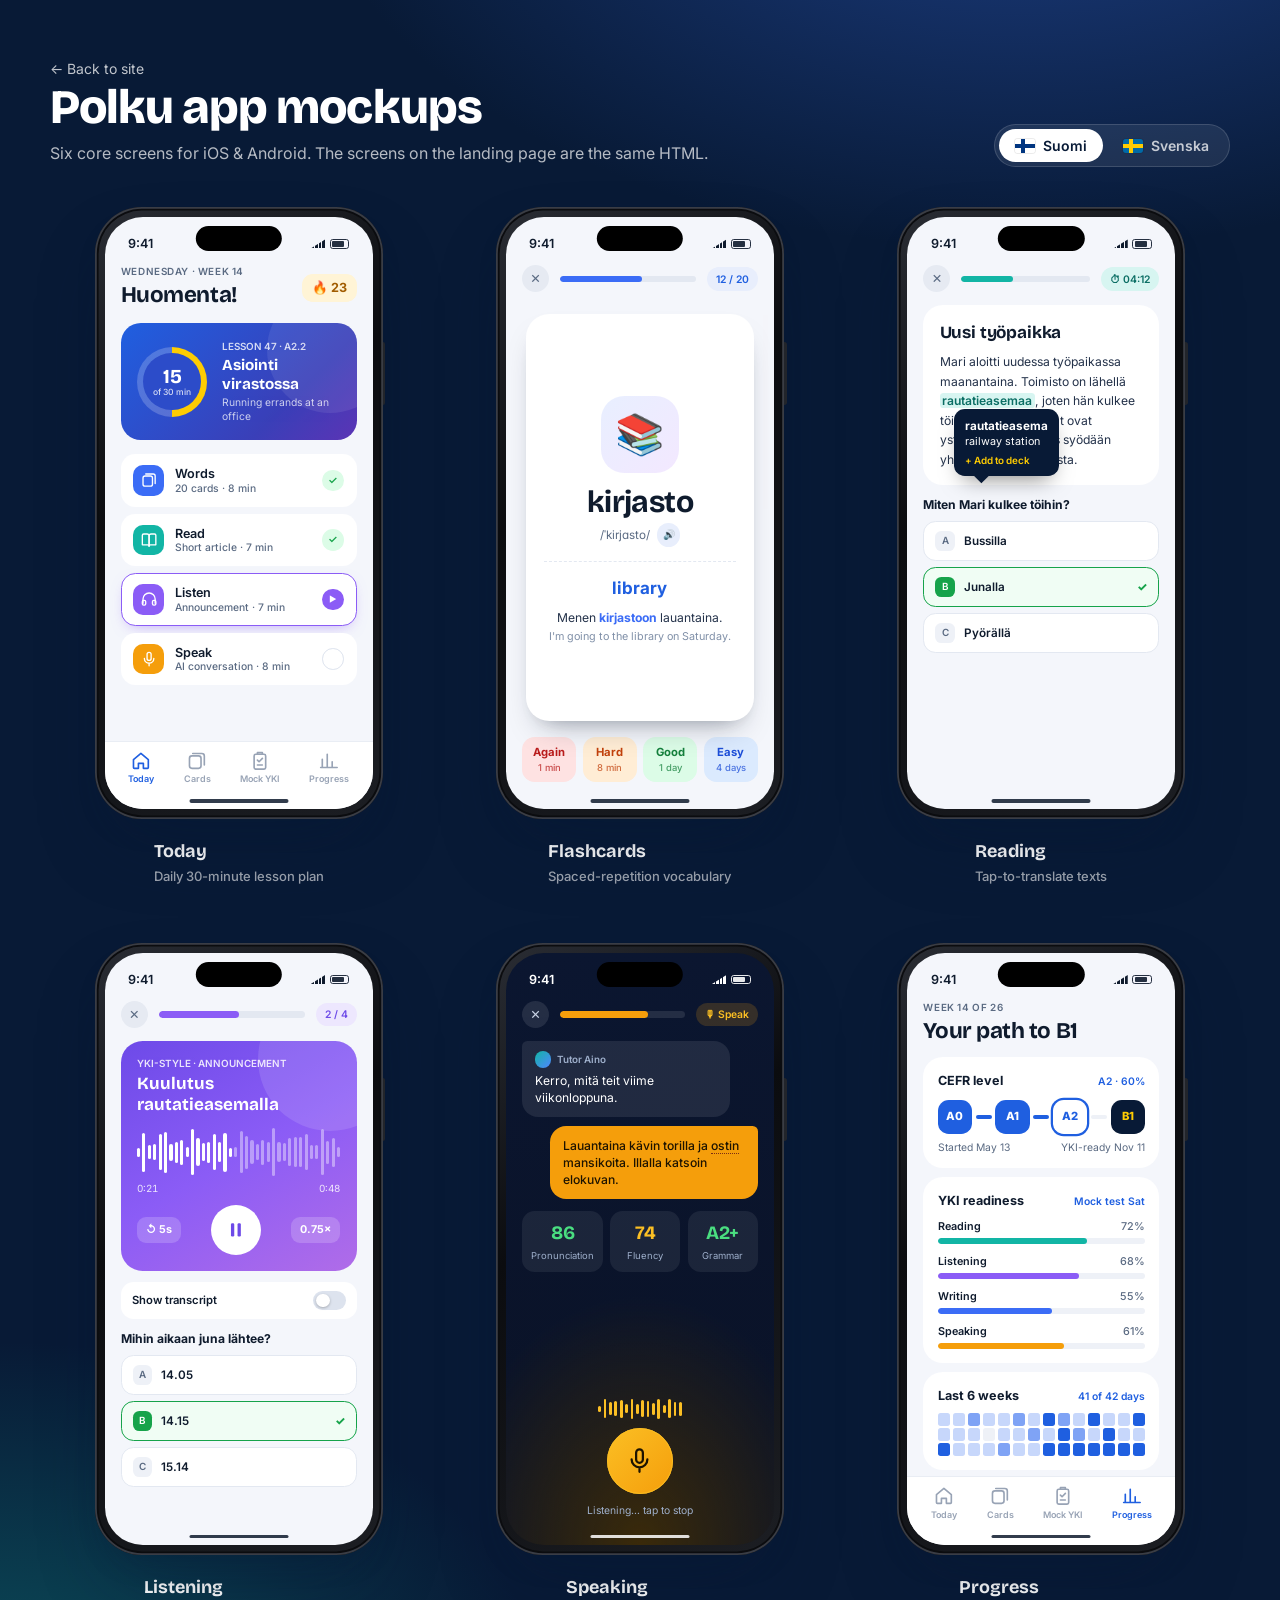
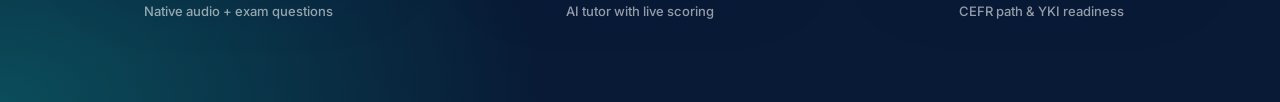
==== mockups.html @ 66d855da "Add GDPR privacy policy page (draft with placeholders) Covers the launch waitlist (consent), cookie-" ====
<!doctype html>
<html lang="en">
<head>
  <meta charset="utf-8">
  <meta name="viewport" content="width=device-width, initial-scale=1">
  <title>Polku — App Mockups</title>
  <meta name="robots" content="noindex">
  <link rel="icon" href="assets/favicon.svg" type="image/svg+xml">
  <link rel="preconnect" href="https://fonts.googleapis.com">
  <link rel="preconnect" href="https://fonts.gstatic.com" crossorigin>
  <link href="https://fonts.googleapis.com/css2?family=Bricolage+Grotesque:opsz,wght@12..96,600;12..96,700;12..96,800&family=Inter:wght@400;500;600;700&display=swap" rel="stylesheet">
  <link rel="stylesheet" href="assets/styles.css?v=202611122002">
  <style>
    body { background: radial-gradient(1200px 700px at 80% -10%, #1d3f86, transparent 60%), radial-gradient(900px 600px at 0% 100%, #0b4d5a, transparent 60%), #081a36; color: #fff; min-height: 100vh; }
    .board-head { display: flex; justify-content: space-between; align-items: end; gap: 24px; flex-wrap: wrap; padding: 56px 0 40px; }
    .board-head h1 { font-size: clamp(32px, 4vw, 48px); font-weight: 800; }
    .board-head p { color: rgba(255,255,255,.7); margin-top: 8px; }
    .board { display: grid; grid-template-columns: repeat(3, 1fr); gap: 56px 24px; justify-items: center; padding-bottom: 80px; }
    .board figure { margin: 0; display: flex; flex-direction: column; align-items: center; gap: 18px; }
    .board figcaption { font-family: var(--font-display); font-weight: 700; font-size: 18px; }
    .board figcaption small { display: block; text-align: center; font-family: var(--font-body); font-weight: 500; font-size: 13px; color: rgba(255,255,255,.6); }
    .board .phone { --pz: .9; }
    .back { color: rgba(255,255,255,.75); font-size: 14px; }
    @media (max-width: 1080px) { .board { grid-template-columns: repeat(2, 1fr); } }
    @media (max-width: 680px) { .board { grid-template-columns: 1fr; } .board .phone { --pz: .86; } }
  </style>
</head>
<body>
  <main class="container">
    <div class="board-head">
      <div>
        <a class="back" href="index.html">← Back to site</a>
        <h1>Polku app mockups</h1>
        <p>Six core screens for iOS &amp; Android. The screens on the landing page are the same HTML.</p>
      </div>
      <div class="lang-toggle" role="group" aria-label="Choose language" style="margin:0">
        <button type="button" data-lang="fi" aria-pressed="true"><span class="flag fi"></span>Suomi</button>
        <button type="button" data-lang="sv" aria-pressed="false"><span class="flag sv"></span>Svenska</button>
      </div>
    </div>
    <div class="board" id="board"><p>Loading screens…</p></div>
  </main>
  <div id="sprite" hidden></div>
  <script>
    // The landing page is the single source of truth for the screens: pull them in from index.html.
    var CAPTIONS = {
      today: ["Today", "Daily 30-minute lesson plan"],
      words: ["Flashcards", "Spaced-repetition vocabulary"],
      read: ["Reading", "Tap-to-translate texts"],
      listen: ["Listening", "Native audio + exam questions"],
      speak: ["Speaking", "AI tutor with live scoring"],
      progress: ["Progress", "CEFR path & YKI readiness"]
    };
    fetch("index.html").then(function (r) { return r.text(); }).then(function (html) {
      var doc = new DOMParser().parseFromString(html, "text/html");
      var sprite = doc.querySelector("body > svg");
      if (sprite) document.body.prepend(sprite);
      var board = document.getElementById("board");
      board.innerHTML = "";
      Object.keys(CAPTIONS).forEach(function (key) {
        var phone = doc.querySelector('.phone[data-screen="' + key + '"]');
        if (!phone) return;
        phone.classList.remove("sm");
        var fig = document.createElement("figure");
        fig.appendChild(document.importNode(phone, true));
        var cap = document.createElement("figcaption");
        cap.innerHTML = CAPTIONS[key][0] + "<small>" + CAPTIONS[key][1] + "</small>";
        fig.appendChild(cap);
        board.appendChild(fig);
      });
      var s = document.createElement("script");
      s.src = "assets/app.js?v=202611122002";
      document.body.appendChild(s);
    }).catch(function () {
      document.getElementById("board").innerHTML = "<p>Open this page through a web server (e.g. GitHub Pages or <code>python3 -m http.server</code>) to load the screens.</p>";
    });
  </script>
</body>
</html>
---- assets/styles.css ----
/* ==========================================================================
   Polku — YKI prep landing page
   ========================================================================== */

:root {
  --navy: #081a36;
  --navy-2: #0e2650;
  --ink: #0f1b2d;
  --muted: #5a6a82;
  --line: #e3e8f1;
  --snow: #f5f7fb;
  --white: #ffffff;
  --blue: #1f5fe0;
  --blue-2: #4f86ff;
  --yellow: #fecc02;
  --teal: #12b5a5;
  --violet: #8b5cf6;
  --amber: #f59e0b;
  --green: #16a34a;
  --red: #ef4444;

  --c-words: #3b6cf6;
  --c-read: #12b5a5;
  --c-listen: #8b5cf6;
  --c-speak: #f59e0b;

  --radius: 20px;
  --shadow-lg: 0 40px 80px -20px rgba(8, 26, 54, .35), 0 18px 36px -18px rgba(8, 26, 54, .3);
  --font-display: "Bricolage Grotesque", "Inter", system-ui, sans-serif;
  --font-body: "Inter", system-ui, -apple-system, "Segoe UI", sans-serif;
}

*, *::before, *::after { box-sizing: border-box; }
html { scroll-behavior: smooth; }
body {
  margin: 0;
  font-family: var(--font-body);
  color: var(--ink);
  background: var(--white);
  line-height: 1.6;
  -webkit-font-smoothing: antialiased;
  overflow-x: hidden;
}
img, svg { display: block; max-width: 100%; }
a { color: inherit; text-decoration: none; }
h1, h2, h3 { font-family: var(--font-display); line-height: 1.08; letter-spacing: -.02em; margin: 0; }
p { margin: 0; }

.container { width: min(1180px, 100% - 32px); margin-inline: auto; }

/* ---------- Buttons & store badges ---------- */
.btn {
  display: inline-flex; align-items: center; gap: 8px;
  padding: 11px 20px; border-radius: 999px;
  font-weight: 600; font-size: 15px;
  background: var(--yellow); color: var(--navy);
  transition: transform .2s, box-shadow .2s;
}
.btn:hover { transform: translateY(-1px); box-shadow: 0 8px 20px -8px rgba(254, 204, 2, .7); }

.stores { display: flex; flex-wrap: wrap; gap: 12px; }
.store {
  display: inline-flex; align-items: center; gap: 12px;
  padding: 10px 20px 10px 16px; min-width: 186px;
  border-radius: 14px; background: #000; color: #fff;
  border: 1px solid rgba(255, 255, 255, .22);
  transition: transform .2s, background .2s;
}
.store:hover { transform: translateY(-2px); background: #111; }
.store svg { width: 26px; height: 26px; flex: none; }
.store span { display: flex; flex-direction: column; line-height: 1.15; white-space: nowrap; }
.store small { font-size: 11px; opacity: .8; letter-spacing: .02em; }
.store strong { font-size: 18px; font-weight: 600; letter-spacing: -.01em; }
.stores.light .store { background: var(--navy); border-color: transparent; }

/* ---------- Nav ---------- */
.nav {
  position: sticky; top: 0; z-index: 50;
  background: rgba(8, 26, 54, .72);
  backdrop-filter: saturate(160%) blur(14px);
  -webkit-backdrop-filter: saturate(160%) blur(14px);
  border-bottom: 1px solid rgba(255, 255, 255, .08);
}
.nav .container { display: flex; align-items: center; justify-content: space-between; height: 68px; }
.logo { display: flex; align-items: center; gap: 10px; color: #fff; font-family: var(--font-display); font-weight: 700; font-size: 22px; letter-spacing: -.02em; }
.logo-mark { width: 34px; height: 34px; }
.nav-links { display: flex; gap: 30px; color: rgba(255, 255, 255, .78); font-size: 15px; }
.nav-links a:hover { color: #fff; }

/* ---------- Hero ---------- */
.hero {
  position: relative; overflow: hidden;
  background: radial-gradient(1200px 600px at 85% -10%, #1d3f86 0%, transparent 60%),
              radial-gradient(900px 500px at -10% 110%, #0b4d5a 0%, transparent 60%),
              var(--navy);
  color: #fff;
  padding: 72px 0 96px;
  margin-top: -68px; padding-top: 140px;
}
.aurora {
  position: absolute; inset: -20% -10% auto -10%; height: 70%;
  background: conic-gradient(from 200deg at 50% 50%, transparent 0deg, rgba(18, 181, 165, .35) 60deg, rgba(79, 134, 255, .3) 120deg, rgba(139, 92, 246, .28) 170deg, transparent 220deg);
  filter: blur(70px); opacity: .7; pointer-events: none;
  animation: drift 18s ease-in-out infinite alternate;
}
@keyframes drift { to { transform: translateX(8%) rotate(8deg); } }
.hero .container { position: relative; display: grid; grid-template-columns: 1.05fr .95fr; gap: 48px; align-items: center; }

.lang-toggle {
  display: inline-flex; padding: 4px; gap: 4px; border-radius: 999px;
  background: rgba(255, 255, 255, .08); border: 1px solid rgba(255, 255, 255, .14);
  margin-bottom: 26px;
}
.lang-toggle button {
  display: inline-flex; align-items: center; gap: 8px;
  border: 0; background: transparent; color: rgba(255, 255, 255, .75);
  font: 600 14px var(--font-body); padding: 8px 16px; border-radius: 999px; cursor: pointer;
  transition: background .25s, color .25s;
}
.lang-toggle button[aria-pressed="true"] { background: #fff; color: var(--navy); }
.flag { width: 20px; height: 14px; border-radius: 3px; box-shadow: 0 0 0 1px rgba(0,0,0,.08); }
.flag.fi { background: linear-gradient(90deg, transparent 30%, #003580 30%, #003580 48%, transparent 48%), linear-gradient(0deg, #fff 38%, #003580 38%, #003580 62%, #fff 62%); }
.flag.sv { background: linear-gradient(90deg, transparent 30%, #fecc02 30%, #fecc02 48%, transparent 48%), linear-gradient(0deg, #006aa7 38%, #fecc02 38%, #fecc02 62%, #006aa7 62%); }

.hero h1 { font-size: clamp(42px, 6.2vw, 76px); font-weight: 800; }
.hero h1 .hl { color: var(--yellow); position: relative; white-space: nowrap; }
.hero h1 .hl::after {
  content: ""; position: absolute; left: 0; right: 0; bottom: .02em; height: .12em;
  background: var(--yellow); opacity: .35; border-radius: 4px;
}
.hero .lede { font-size: clamp(17px, 1.6vw, 20px); color: rgba(255, 255, 255, .78); margin: 22px 0 32px; max-width: 540px; }
.hero-stats { display: flex; gap: 36px; margin-top: 40px; flex-wrap: wrap; }
.hero-stats div { display: flex; flex-direction: column; }
.hero-stats strong { font-family: var(--font-display); font-size: 30px; font-weight: 700; }
.hero-stats span { font-size: 13px; color: rgba(255, 255, 255, .6); text-transform: uppercase; letter-spacing: .08em; }

.hero-visual { position: relative; display: flex; justify-content: center; }
.float {
  position: absolute; z-index: 3;
  background: rgba(255, 255, 255, .96); color: var(--ink);
  border-radius: 16px; padding: 12px 16px;
  box-shadow: 0 20px 40px -12px rgba(0, 0, 0, .45);
  font-size: 13px; display: flex; align-items: center; gap: 10px;
  animation: bob 6s ease-in-out infinite;
}
.float b { display: block; font-size: 15px; }
.float small { color: var(--muted); }
.float .ico { width: 36px; height: 36px; border-radius: 10px; display: grid; place-items: center; font-size: 18px; flex: none; }
.float.f1 { top: 6%; left: -8%; }
.float.f2 { top: 62%; right: -8%; animation-delay: -2s; }
.float.f3 { bottom: 4%; left: -10%; animation-delay: -4s; }
@keyframes bob { 50% { transform: translateY(-10px); } }

/* ---------- Sections ---------- */
section { padding: 110px 0; }
.eyebrow-tag {
  display: inline-block; font-size: 13px; font-weight: 700; letter-spacing: .12em; text-transform: uppercase;
  color: var(--blue); margin-bottom: 14px;
}
.section-head { max-width: 720px; margin-bottom: 56px; }
.section-head.center { text-align: center; margin-inline: auto; }
.section-head h2 { font-size: clamp(32px, 4.4vw, 52px); font-weight: 800; }
.section-head p { color: var(--muted); font-size: 18px; margin-top: 16px; }

/* Lesson anatomy */
.lesson-bar {
  display: grid; grid-template-columns: 8fr 7fr 7fr 8fr; gap: 6px;
  margin-bottom: 18px; height: 64px;
}
.lesson-bar div {
  border-radius: 14px; color: #fff; padding: 0 18px;
  display: flex; align-items: center; justify-content: space-between;
  font-weight: 600; font-size: 15px;
}
.lesson-bar div small { opacity: .85; font-weight: 500; }
.lesson-bar .words { background: var(--c-words); }
.lesson-bar .read { background: var(--c-read); }
.lesson-bar .listen { background: var(--c-listen); }
.lesson-bar .speak { background: var(--c-speak); }
.lesson-scale { display: flex; justify-content: space-between; color: var(--muted); font-size: 13px; margin-bottom: 56px; font-variant-numeric: tabular-nums; }

.skills { display: grid; grid-template-columns: repeat(4, 1fr); gap: 20px; }
.skill {
  background: var(--snow); border: 1px solid var(--line); border-radius: var(--radius);
  padding: 28px 24px;
}
.skill .icon { width: 48px; height: 48px; border-radius: 14px; display: grid; place-items: center; color: #fff; margin-bottom: 18px; }
.skill .icon svg { width: 24px; height: 24px; }
.skill h3 { font-size: 22px; margin-bottom: 8px; }
.skill p { color: var(--muted); font-size: 15px; }
.skill .min { font-size: 13px; font-weight: 700; color: var(--ink); margin-top: 14px; display: block; }

/* Screens gallery */
.screens { background: var(--snow); overflow: hidden; }
.gallery {
  display: grid; grid-template-columns: repeat(4, 1fr); gap: 24px; justify-items: center;
}
.gallery figure { margin: 0; display: flex; flex-direction: column; align-items: center; gap: 22px; }
.gallery figure:nth-child(even) { margin-top: 60px; }
.gallery figcaption { text-align: center; max-width: 250px; }
.gallery figcaption b { display: block; font-family: var(--font-display); font-size: 19px; }
.gallery figcaption span { color: var(--muted); font-size: 14px; }

/* Roadmap */
.roadmap .container { display: grid; grid-template-columns: .9fr 1.1fr; gap: 72px; align-items: center; }
.road-visual { display: flex; justify-content: center; position: relative; }
.road-visual::before {
  content: ""; position: absolute; inset: 8% 4%; border-radius: 40px;
  background: linear-gradient(140deg, #e8efff, #e6f8f5); z-index: -1;
}
.timeline { list-style: none; padding: 0; margin: 0; position: relative; }
.timeline::before { content: ""; position: absolute; left: 27px; top: 10px; bottom: 10px; width: 2px; background: linear-gradient(var(--blue), var(--teal), var(--yellow)); }
.timeline li { position: relative; padding-left: 80px; padding-bottom: 34px; }
.timeline li:last-child { padding-bottom: 0; }
.timeline .lvl {
  position: absolute; left: 0; top: 0; width: 56px; height: 56px; border-radius: 16px;
  display: grid; place-items: center; font-family: var(--font-display); font-weight: 800; font-size: 18px;
  background: #fff; border: 2px solid var(--line); color: var(--navy);
}
.timeline li:last-child .lvl { background: var(--navy); color: var(--yellow); border-color: var(--navy); }
.timeline .when { font-size: 13px; font-weight: 700; color: var(--blue); text-transform: uppercase; letter-spacing: .08em; }
.timeline h3 { font-size: 22px; margin: 4px 0 6px; }
.timeline p { color: var(--muted); font-size: 15px; }

/* YKI section */
.yki { background: var(--navy); color: #fff; position: relative; overflow: hidden; }
.yki::before {
  content: ""; position: absolute; width: 700px; height: 700px; right: -200px; top: -300px;
  background: radial-gradient(circle, rgba(79, 134, 255, .35), transparent 65%);
}
.yki .section-head p { color: rgba(255, 255, 255, .7); }
.yki .eyebrow-tag { color: var(--yellow); }
.yki-grid { display: grid; grid-template-columns: repeat(4, 1fr); gap: 20px; position: relative; }
.yki-card {
  border: 1px solid rgba(255, 255, 255, .12); border-radius: var(--radius);
  background: rgba(255, 255, 255, .04); padding: 28px 24px;
}
.yki-card .num { font-family: var(--font-display); font-size: 15px; color: var(--yellow); font-weight: 700; }
.yki-card h3 { font-size: 22px; margin: 10px 0 8px; }
.yki-card p { color: rgba(255, 255, 255, .68); font-size: 15px; }
.yki-band {
  position: relative; margin-top: 28px; padding: 28px 32px; border-radius: var(--radius);
  background: linear-gradient(110deg, var(--blue), #2a4fb8 60%, #3b2f8f);
  display: flex; align-items: center; justify-content: space-between; gap: 24px; flex-wrap: wrap;
}
.yki-band h3 { font-size: 24px; }
.yki-band p { color: rgba(255, 255, 255, .8); font-size: 15px; margin-top: 4px; }
.levels { display: flex; gap: 6px; }
.levels span {
  width: 44px; height: 44px; border-radius: 12px; display: grid; place-items: center;
  font-weight: 700; background: rgba(255, 255, 255, .12); font-size: 15px;
}
.levels span.target { background: var(--yellow); color: var(--navy); }

/* FAQ */
.faq-list { max-width: 820px; margin-inline: auto; }
.faq-list details { border-bottom: 1px solid var(--line); padding: 22px 0; }
.faq-list summary {
  cursor: pointer; list-style: none; font-weight: 600; font-size: 18px;
  display: flex; justify-content: space-between; align-items: center; gap: 16px;
}
.faq-list summary::-webkit-details-marker { display: none; }
.faq-list summary::after { content: "+"; font-size: 26px; font-weight: 400; color: var(--blue); transition: transform .25s; }
.faq-list details[open] summary::after { transform: rotate(45deg); }
.faq-list details p { color: var(--muted); margin-top: 12px; }

/* CTA */
.cta { padding: 0 0 110px; }
.cta-box {
  position: relative; overflow: hidden; border-radius: 32px; padding: 72px 56px;
  background: radial-gradient(600px 300px at 90% 0%, rgba(254, 204, 2, .35), transparent 60%),
              radial-gradient(600px 400px at 0% 100%, rgba(18, 181, 165, .35), transparent 60%),
              var(--navy);
  color: #fff; text-align: center;
}
.cta-box h2 { font-size: clamp(34px, 4.6vw, 56px); font-weight: 800; }
.cta-box p { color: rgba(255, 255, 255, .75); font-size: 18px; margin: 16px auto 32px; max-width: 560px; }
.cta-box .stores { justify-content: center; }

footer { border-top: 1px solid var(--line); padding: 36px 0; color: var(--muted); font-size: 14px; }
footer .container { display: flex; justify-content: space-between; align-items: center; gap: 20px; flex-wrap: wrap; }
footer .logo { color: var(--navy); font-size: 18px; }
footer .logo-mark { width: 28px; height: 28px; }
footer nav { display: flex; gap: 22px; }
footer nav a:hover { color: var(--ink); }

/* Waitlist dialog */
.waitlist {
  width: min(460px, calc(100% - 32px)); max-height: calc(100% - 32px); overflow: auto;
  border: 0; border-radius: 28px; padding: 0; color: var(--ink); background: #fff;
  box-shadow: 0 40px 80px -20px rgba(8, 26, 54, .55);
}
.waitlist::backdrop { background: rgba(8, 26, 54, .6); backdrop-filter: blur(4px); -webkit-backdrop-filter: blur(4px); }
.waitlist[open] { animation: pop .28s ease-out; }
@keyframes pop { from { opacity: 0; transform: translateY(16px) scale(.97); } }
.wl-body { padding: 36px 32px 30px; }
.wl-close {
  position: absolute; top: 16px; right: 16px; width: 34px; height: 34px; border-radius: 50%;
  border: 0; background: var(--snow); color: var(--muted); font-size: 15px; cursor: pointer;
}
.wl-close:hover { background: var(--line); color: var(--ink); }
.wl-badge { display: inline-block; background: #fff4d6; color: #8a5a00; font-weight: 700; font-size: 12px; letter-spacing: .04em; padding: 5px 11px; border-radius: 999px; }
.waitlist h2 { font-size: 28px; font-weight: 800; margin: 14px 0 8px; }
.wl-lede { color: var(--muted); font-size: 15px; }
#wl-form { display: grid; gap: 16px; margin-top: 22px; }
.wl-field span, .wl-seg legend { display: block; font-size: 13px; font-weight: 600; margin-bottom: 6px; padding: 0; }
.wl-field input {
  width: 100%; font: 16px var(--font-body); padding: 13px 14px; border-radius: 12px;
  border: 1.5px solid var(--line); background: var(--snow); color: var(--ink);
}
.wl-field input:focus { outline: none; border-color: var(--blue); background: #fff; box-shadow: 0 0 0 4px rgba(31, 95, 224, .12); }
.wl-field input[aria-invalid="true"] { border-color: var(--red); }
.wl-seg { border: 0; padding: 0; margin: 0; display: grid; grid-template-columns: 1fr 1fr; gap: 8px; }
.wl-seg legend { grid-column: 1 / -1; }
.wl-seg label { cursor: pointer; }
.wl-seg input { position: absolute; opacity: 0; pointer-events: none; }
.wl-seg span {
  display: flex; align-items: center; justify-content: center; gap: 8px;
  padding: 11px; border-radius: 12px; border: 1.5px solid var(--line); font-weight: 600; font-size: 14px;
  transition: border-color .15s, background .15s;
}
.wl-seg input:checked + span { border-color: var(--navy); background: #eef3ff; }
.wl-seg input:focus-visible + span { box-shadow: 0 0 0 4px rgba(31, 95, 224, .2); }
.wl-seg .flag { display: inline-block; }
.wl-hp { position: absolute; left: -9999px; width: 1px; height: 1px; opacity: 0; }
.wl-consent { display: flex; gap: 10px; align-items: flex-start; font-size: 13px; color: var(--muted); cursor: pointer; }
.wl-consent input { width: 18px; height: 18px; margin: 1px 0 0; accent-color: var(--navy); flex: none; }
.wl-consent a { color: var(--blue); text-decoration: underline; }
.wl-error { color: var(--red); font-size: 13.5px; font-weight: 600; margin: -4px 0 0; }
.wl-submit { width: 100%; justify-content: center; padding: 15px; font-size: 16px; background: var(--navy); color: #fff; border: 0; cursor: pointer; font-family: var(--font-body); }
.wl-submit:disabled { opacity: .6; cursor: progress; }
.wl-privacy a { color: var(--blue); text-decoration: underline; }
.wl-privacy { margin-top: 14px; font-size: 12.5px; color: var(--muted); background: var(--snow); padding: 12px 14px; border-radius: 12px; }
.wl-done { text-align: center; padding-top: 48px; }
.wl-done .wl-lede { margin-bottom: 24px; }
.wl-check { width: 68px; height: 68px; margin: 0 auto; border-radius: 50%; background: #dcfce7; color: var(--green); display: grid; place-items: center; font-size: 32px; font-weight: 800; }
.notify-link {
  margin-top: 22px; background: none; border: 0; color: rgba(255, 255, 255, .8); font: 15px var(--font-body); cursor: pointer;
}
.notify-link:hover { color: #fff; }
.notify-link u { text-underline-offset: 3px; }
@media (max-width: 640px) { .wl-body { padding: 32px 22px 24px; } .waitlist h2 { font-size: 24px; } }

/* Toast */
.toast {
  position: fixed; left: 50%; bottom: 28px; z-index: 100;
  transform: translate(-50%, 20px); opacity: 0; pointer-events: none;
  background: var(--navy); color: #fff; padding: 14px 22px; border-radius: 14px;
  font-weight: 600; font-size: 15px; max-width: calc(100% - 32px); text-align: center;
  box-shadow: 0 18px 40px -12px rgba(8, 26, 54, .55);
  border: 1px solid rgba(255, 255, 255, .12);
  transition: opacity .3s, transform .3s;
}
.toast.show { opacity: 1; transform: translate(-50%, 0); }

/* Reveal on scroll */
.reveal { opacity: 0; transform: translateY(24px); transition: opacity .8s ease, transform .8s ease; }
.reveal.in { opacity: 1; transform: none; }
@media (prefers-reduced-motion: reduce) {
  .reveal { opacity: 1; transform: none; transition: none; }
  .aurora, .float, .mic::before, .mic::after { animation: none !important; }
}

/* Pricing */
.pricing { background: var(--snow); }
.price-wrap { display: grid; grid-template-columns: 1fr 1fr; gap: 28px; max-width: 1000px; margin-inline: auto; align-items: stretch; }
.plan {
  position: relative; background: #fff; border-radius: 28px; padding: 40px 36px 32px;
  border: 2px solid var(--navy); box-shadow: 0 30px 60px -30px rgba(8, 26, 54, .35);
  display: flex; flex-direction: column;
}
.trial-badge {
  position: absolute; top: -16px; left: 36px;
  background: var(--yellow); color: var(--navy); font-weight: 700; font-size: 13px;
  padding: 7px 14px; border-radius: 999px; letter-spacing: .02em;
  box-shadow: 0 8px 18px -8px rgba(254, 204, 2, .9);
}
.plan h3 { font-size: 26px; }
.plan-sub { color: var(--muted); font-size: 14px; margin-top: 4px; }
.price { display: flex; align-items: baseline; gap: 4px; margin-top: 24px; font-family: var(--font-display); color: var(--navy); }
.price .cur { font-size: 30px; font-weight: 700; align-self: flex-start; margin-top: 10px; }
.price .amt { font-size: 76px; font-weight: 800; line-height: 1; letter-spacing: -.03em; }
.price .per { font-family: var(--font-body); font-size: 16px; color: var(--muted); font-weight: 500; margin-left: 6px; }
.per-day { color: var(--muted); font-size: 15px; margin-top: 6px; }
.per-day strong { color: var(--green); }
.features { list-style: none; padding: 0; margin: 26px 0 28px; display: grid; gap: 12px; }
.features li { position: relative; padding-left: 32px; font-size: 15px; }
.features li::before {
  content: "✓"; position: absolute; left: 0; top: 1px; width: 21px; height: 21px; border-radius: 50%;
  background: #dcfce7; color: var(--green); font-size: 12px; font-weight: 800; display: grid; place-items: center;
}
.plan-btn { justify-content: center; margin-top: auto; padding: 15px 20px; font-size: 16px; background: var(--navy); color: #fff; }
.plan-btn:hover { box-shadow: 0 10px 24px -10px rgba(8, 26, 54, .7); }
.fine { text-align: center; color: var(--muted); font-size: 13px; margin-top: 12px; }

.coffee {
  border-radius: 28px; padding: 40px 36px; color: #fff; position: relative; overflow: hidden;
  background: radial-gradient(500px 300px at 100% 0%, rgba(254, 204, 2, .25), transparent 60%),
              linear-gradient(160deg, #2b1a0e, #4a2c17 55%, #6b3e1d);
  display: flex; flex-direction: column;
}
.coffee::after { content: "☕"; position: absolute; right: -10px; bottom: -30px; font-size: 180px; opacity: .08; transform: rotate(-12deg); }
.coffee h3 { font-size: 28px; }
.coffee > p { color: rgba(255, 255, 255, .75); margin-top: 10px; font-size: 15px; }
.vs { display: grid; gap: 14px; margin: 30px 0 22px; position: relative; z-index: 1; }
.vs-row {
  display: flex; align-items: center; gap: 14px; padding: 16px; border-radius: 18px;
  background: rgba(255, 255, 255, .08); border: 1px solid rgba(255, 255, 255, .12);
}
.vs-row.us { background: #fff; color: var(--ink); border-color: #fff; }
.vs-ico { width: 44px; height: 44px; border-radius: 12px; background: rgba(255, 255, 255, .12); display: grid; place-items: center; font-size: 22px; flex: none; }
.vs-ico.logo-ico { background: none; }
.vs-ico.logo-ico svg { width: 44px; height: 44px; }
.vs-main { flex: 1; display: flex; flex-direction: column; min-width: 0; }
.vs-main b { font-size: 15px; }
.vs-main small { font-size: 12.5px; opacity: .7; }
.vs-bar { display: block; height: 6px; border-radius: 6px; background: rgba(255, 255, 255, .12); margin-top: 8px; overflow: hidden; }
.vs-bar i { display: block; height: 100%; border-radius: 6px; background: #c08457; }
.vs-row.us .vs-bar { background: #eef1f7; }
.vs-row.us .vs-bar i { background: var(--green); }
.vs-row strong { font-family: var(--font-display); font-size: 26px; font-weight: 800; }
.vs-row:not(.us) strong { text-decoration: line-through; text-decoration-thickness: 2px; text-decoration-color: rgba(255, 255, 255, .5); }
.vs-note { margin-top: auto; font-size: 14px; color: rgba(255, 255, 255, .7); position: relative; z-index: 1; }

@media (max-width: 900px) {
  .price-wrap { grid-template-columns: 1fr; max-width: 560px; }
}
@media (max-width: 640px) {
  .plan, .coffee { padding: 36px 22px 26px; border-radius: 24px; }
  .trial-badge { left: 22px; }
  .price .amt { font-size: 64px; }
  .coffee h3 { font-size: 24px; }
  .vs-row { padding: 12px; gap: 10px; }
  .vs-ico, .vs-ico.logo-ico svg { width: 36px; height: 36px; font-size: 18px; }
  .vs-row strong { font-size: 21px; }
}
@media (max-width: 400px) {
  .vs-ico { display: none; }
}

/* ==========================================================================
   Phone mockups — designed at 320px wide, scaled with `zoom`
   ========================================================================== */
.phone {
  --pz: 1;
  zoom: var(--pz);
  width: 320px; height: 680px; flex: none;
  border-radius: 52px; padding: 11px;
  background: linear-gradient(145deg, #2a2d34, #0b0c0f 40%, #1c1e23);
  box-shadow: var(--shadow-lg), inset 0 0 0 2px #3a3d45, inset 0 0 0 4px #0b0c0f;
  position: relative;
}
.phone::before { /* side button */
  content: ""; position: absolute; right: -3px; top: 150px; width: 3px; height: 70px; border-radius: 0 3px 3px 0; background: #22252b;
}
.phone.sm { --pz: .82; }
.screen {
  position: relative; width: 100%; height: 100%; overflow: hidden;
  border-radius: 42px; background: #f4f6fb; color: #0f1b2d;
  font-family: var(--font-body); font-size: 13px; line-height: 1.4;
  display: flex; flex-direction: column;
}
.screen::before { /* dynamic island */
  content: ""; position: absolute; top: 10px; left: 50%; transform: translateX(-50%);
  width: 96px; height: 28px; border-radius: 20px; background: #000; z-index: 10;
}
.sb { display: flex; justify-content: space-between; align-items: center; padding: 14px 26px 0; height: 46px; font-weight: 600; font-size: 14px; flex: none; }
.sb-i { display: flex; gap: 5px; align-items: center; }
.sb-i i { width: 16px; height: 10px; background: linear-gradient(90deg, currentColor 20%, transparent 20% 27%, currentColor 27% 47%, transparent 47% 54%, currentColor 54% 74%, transparent 74% 81%, currentColor 81%); clip-path: polygon(0 100%, 100% 0, 100% 100%); }
.sb-i b { width: 22px; height: 11px; border: 1.5px solid currentColor; border-radius: 3px; position: relative; opacity: .9; }
.sb-i b::after { content: ""; position: absolute; inset: 1.5px 5px 1.5px 1.5px; background: currentColor; border-radius: 1px; }
.pad { padding: 8px 18px 0; flex: 1; display: flex; flex-direction: column; min-height: 0; }
.home-ind { position: absolute; bottom: 7px; left: 50%; transform: translateX(-50%); width: 110px; height: 4px; border-radius: 4px; background: #0f1b2d; opacity: .85; z-index: 5; }
.screen.dark .home-ind { background: #fff; }

.app-top { display: flex; justify-content: space-between; align-items: center; margin-bottom: 14px; }
.app-top .x { width: 30px; height: 30px; border-radius: 50%; background: #e6eaf2; display: grid; place-items: center; font-size: 14px; color: #5a6a82; }
.chip { display: inline-flex; align-items: center; gap: 5px; padding: 5px 10px; border-radius: 999px; font-weight: 600; font-size: 11.5px; background: #e8eefc; color: var(--blue); }
.mini-progress { flex: 1; height: 7px; border-radius: 6px; background: #e3e8f1; margin: 0 12px; overflow: hidden; }
.mini-progress span { display: block; height: 100%; border-radius: 6px; }
.p-eyebrow { font-size: 11px; color: #5a6a82; font-weight: 600; text-transform: uppercase; letter-spacing: .06em; }
.app-title { font-family: var(--font-display); font-size: 25px; font-weight: 700; letter-spacing: -.02em; }
.app-btn {
  margin-top: auto; margin-bottom: 26px; border: 0; width: 100%;
  padding: 15px; border-radius: 16px; background: var(--navy); color: #fff;
  font: 600 15px var(--font-body); display: flex; align-items: center; justify-content: center; gap: 8px;
}

/* Home */
.streak { background: #fff4d6; color: #a15c00; font-weight: 700; padding: 6px 11px; border-radius: 12px; font-size: 14px; }
.lesson-card {
  margin-top: 14px; border-radius: 22px; padding: 18px; color: #fff;
  background: linear-gradient(135deg, #1f5fe0, #3a3fb8 70%, #5b34b5);
  display: flex; gap: 16px; align-items: center; position: relative; overflow: hidden;
}
.lesson-card::after { content: ""; position: absolute; right: -40px; top: -40px; width: 140px; height: 140px; border-radius: 50%; background: rgba(255,255,255,.08); }
.ring {
  --p: 60; width: 78px; height: 78px; border-radius: 50%; flex: none;
  background: conic-gradient(var(--yellow) calc(var(--p) * 1%), rgba(255,255,255,.2) 0);
  display: grid; place-items: center; position: relative;
}
.ring::before { content: ""; position: absolute; inset: 7px; border-radius: 50%; background: #2c4cc9; }
.ring span { position: relative; text-align: center; font-family: var(--font-display); font-size: 22px; font-weight: 700; line-height: 1; }
.ring small { display: block; font-size: 9.5px; font-family: var(--font-body); font-weight: 500; opacity: .8; margin-top: 2px; }
.lesson-card .tag { font-size: 11px; opacity: .8; font-weight: 600; }
.lesson-card h5 { margin: 3px 0 2px; font-family: var(--font-display); font-size: 17px; line-height: 1.2; }
.lesson-card .sub { font-size: 11.5px; opacity: .75; }
.segs { list-style: none; padding: 0; margin: 16px 0 0; display: flex; flex-direction: column; gap: 8px; }
.segs li { display: flex; align-items: center; gap: 12px; background: #fff; border-radius: 16px; padding: 11px 13px; font-weight: 600; font-size: 14px; border: 1.5px solid transparent; }
.segs .ic { width: 34px; height: 34px; border-radius: 11px; display: grid; place-items: center; color: #fff; flex: none; }
.segs .ic svg { width: 18px; height: 18px; }
.segs li div { flex: 1; display: flex; flex-direction: column; line-height: 1.25; }
.segs li small { font-weight: 500; color: #5a6a82; font-size: 11.5px; }
.segs .st { width: 24px; height: 24px; border-radius: 50%; display: grid; place-items: center; font-size: 12px; }
.segs .done .st { background: #dcfce7; color: var(--green); }
.segs .now { border-color: var(--c-listen); box-shadow: 0 6px 16px -8px rgba(139, 92, 246, .6); }
.segs .now .st { background: var(--c-listen); color: #fff; font-size: 9px; }
.segs .todo .st { border: 2px solid #dde3ee; }
.tabbar {
  display: flex; justify-content: space-around; padding: 10px 10px 26px; background: #fff;
  border-top: 1px solid #e9edf4; flex: none;
}
.tabbar span { display: flex; flex-direction: column; align-items: center; gap: 3px; font-size: 10px; font-weight: 600; color: #98a3b5; }
.tabbar span.on { color: var(--blue); }
.tabbar svg { width: 22px; height: 22px; }

/* Flashcards */
.card-stack { position: relative; flex: 1; margin: 10px 4px 18px; }
.card-stack .ghost { position: absolute; inset: 0; border-radius: 26px; background: #fff; box-shadow: 0 6px 20px -10px rgba(15,27,45,.25); }
.card-stack .ghost.g1 { transform: translateY(14px) scale(.92); opacity: .5; }
.card-stack .ghost.g2 { transform: translateY(7px) scale(.96); opacity: .8; }
.fcard {
  position: absolute; inset: 0; background: #fff; border-radius: 26px; padding: 22px 20px;
  box-shadow: 0 18px 34px -16px rgba(15,27,45,.35);
  display: flex; flex-direction: column; align-items: center; justify-content: center; text-align: center;
}
.fcard .art { width: 86px; height: 86px; border-radius: 26px; background: linear-gradient(135deg, #e8efff, #f3e8ff); display: grid; place-items: center; font-size: 44px; margin: 6px 0 14px; }
.fcard .word { font-family: var(--font-display); font-size: 34px; font-weight: 700; letter-spacing: -.02em; line-height: 1.1; }
.fcard .ipa { color: #5a6a82; font-size: 13px; margin-top: 4px; display: flex; align-items: center; gap: 8px; }
.fcard .ipa i { width: 26px; height: 26px; border-radius: 50%; background: #e8eefc; color: var(--blue); display: grid; place-items: center; font-style: normal; font-size: 11px; }
.fcard hr { width: 100%; border: 0; border-top: 1.5px dashed #e3e8f1; margin: 16px 0; }
.fcard .tr { font-size: 19px; font-weight: 700; color: var(--blue); }
.fcard .ex { margin-top: 10px; font-size: 13.5px; color: #24324a; }
.fcard .ex b { color: var(--c-words); }
.fcard .ex-tr { font-size: 12px; color: #8090a8; margin-top: 3px; }
.grades { display: grid; grid-template-columns: repeat(4, 1fr); gap: 7px; margin-bottom: 30px; }
.grades span { border-radius: 14px; padding: 9px 0; text-align: center; font-weight: 700; font-size: 12.5px; display: flex; flex-direction: column; }
.grades small { font-weight: 500; font-size: 10.5px; opacity: .75; }
.grades .again { background: #fee2e2; color: #b91c1c; }
.grades .hard { background: #ffedd5; color: #c2410c; }
.grades .good { background: #dcfce7; color: #15803d; }
.grades .easy { background: #dbeafe; color: #1d4ed8; }

/* Reading */
.article { background: #fff; border-radius: 22px; padding: 18px; position: relative; }
.article h6 { font-family: var(--font-display); font-size: 19px; margin: 0 0 8px; letter-spacing: -.01em; }
.article p { font-size: 13.5px; line-height: 1.6; color: #24324a; }
.article mark { background: #d7f5f1; color: #0b6e64; padding: 0 3px; border-radius: 4px; font-weight: 600; }
.pop {
  position: absolute; left: 34px; top: 116px; z-index: 3;
  background: var(--navy); color: #fff; padding: 9px 12px; border-radius: 12px; font-size: 12px;
  box-shadow: 0 12px 24px -10px rgba(0,0,0,.5);
}
.pop b { display: block; font-size: 13px; }
.pop::after { content: ""; position: absolute; left: 24px; bottom: -6px; width: 12px; height: 12px; background: var(--navy); transform: rotate(45deg); }
.pop .add { display: inline-block; margin-top: 5px; color: var(--yellow); font-weight: 600; font-size: 11px; }
.q { margin-top: 12px; }
.q h6 { font-size: 13.5px; margin: 0 0 9px; font-weight: 700; }
.opt { display: flex; align-items: center; gap: 10px; background: #fff; border: 1.5px solid #e3e8f1; border-radius: 14px; padding: 10px 12px; font-weight: 600; font-size: 13px; margin-bottom: 7px; }
.opt i { width: 22px; height: 22px; border-radius: 7px; background: #eef1f7; display: grid; place-items: center; font-style: normal; font-size: 11px; color: #5a6a82; }
.opt.ok { border-color: var(--green); background: #f0fdf4; }
.opt.ok i { background: var(--green); color: #fff; }
.opt.ok::after { content: "✓"; margin-left: auto; color: var(--green); font-weight: 800; }

/* Listening */
.audio-card {
  border-radius: 24px; padding: 18px; color: #fff;
  background: linear-gradient(150deg, #6d4ae8, #8b5cf6 50%, #b06ce8);
  position: relative; overflow: hidden;
}
.audio-card::after { content: ""; position: absolute; width: 160px; height: 160px; border-radius: 50%; right: -50px; top: -60px; background: rgba(255,255,255,.12); }
.audio-card .meta { font-size: 11px; opacity: .85; font-weight: 600; }
.audio-card h6 { font-family: var(--font-display); font-size: 19px; margin: 4px 0 14px; line-height: 1.2; position: relative; z-index: 1; }
.wave { display: flex; align-items: center; gap: 2.5px; height: 54px; }
.wave i { flex: 1; border-radius: 3px; background: rgba(255,255,255,.4); }
.wave i.on { background: #fff; }
.times { display: flex; justify-content: space-between; font-size: 11px; opacity: .85; margin-top: 6px; font-variant-numeric: tabular-nums; }
.controls { display: flex; justify-content: space-between; align-items: center; margin-top: 10px; }
.controls span { font-size: 12px; font-weight: 700; background: rgba(255,255,255,.18); padding: 6px 10px; border-radius: 10px; }
.controls .play { width: 56px; height: 56px; border-radius: 50%; background: #fff; color: #6d4ae8; display: grid; place-items: center; padding: 0; }
.controls .play svg { width: 22px; height: 22px; }
.transcript-toggle { display: flex; align-items: center; justify-content: space-between; margin-top: 12px; background: #fff; border-radius: 14px; padding: 10px 12px; font-size: 12.5px; font-weight: 600; }
.switch { width: 36px; height: 21px; border-radius: 20px; background: #dde3ee; position: relative; }
.switch::after { content: ""; position: absolute; left: 3px; top: 3px; width: 15px; height: 15px; border-radius: 50%; background: #fff; box-shadow: 0 1px 3px rgba(0,0,0,.25); }

/* Speaking (dark) */
.screen.dark { background: radial-gradient(120% 70% at 50% 100%, #3a2a0a 0%, transparent 60%), linear-gradient(180deg, #0b1630, #0a1226); color: #fff; }
.screen.dark .app-top .x { background: rgba(255,255,255,.1); color: #c9d3e5; }
.screen.dark .chip { background: rgba(245,158,11,.18); color: #fbbf24; }
.bubble { border-radius: 18px; padding: 12px 14px; font-size: 13.5px; max-width: 88%; margin-bottom: 10px; }
.bubble.tutor { background: rgba(255,255,255,.09); border-top-left-radius: 6px; }
.bubble.tutor .who { display: flex; align-items: center; gap: 7px; font-size: 11px; color: #9fb0cc; margin-bottom: 5px; font-weight: 600; }
.bubble.tutor .who i { width: 18px; height: 18px; border-radius: 50%; background: linear-gradient(135deg, var(--teal), var(--blue-2)); }
.bubble.me { background: #f59e0b; color: #1d1300; align-self: flex-end; border-top-right-radius: 6px; font-weight: 500; }
.bubble.me u { text-decoration: none; border-bottom: 2px dotted #7c2d12; }
.scores { display: flex; gap: 8px; margin: 4px 0 0; }
.score { flex: 1; background: rgba(255,255,255,.07); border-radius: 14px; padding: 10px; text-align: center; }
.score b { display: block; font-family: var(--font-display); font-size: 21px; }
.score small { font-size: 10.5px; color: #9fb0cc; }
.score.hi b { color: #4ade80; }
.score.mid b { color: #fbbf24; }
.mic-wrap { margin-top: auto; margin-bottom: 30px; display: flex; flex-direction: column; align-items: center; gap: 10px; }
.mic-wrap small { color: #9fb0cc; font-size: 11.5px; }
.mic { width: 74px; height: 74px; border-radius: 50%; background: linear-gradient(135deg, #fbbf24, #f59e0b); display: grid; place-items: center; color: #1d1300; position: relative; }
.mic svg { width: 30px; height: 30px; position: relative; z-index: 1; }
.mic::before, .mic::after { content: ""; position: absolute; inset: 0; border-radius: 50%; border: 2px solid rgba(251,191,36,.6); animation: ping 2.4s ease-out infinite; }
.mic::after { animation-delay: 1.2s; }
@keyframes ping { from { transform: scale(1); opacity: 1; } to { transform: scale(1.8); opacity: 0; } }
.livewave { display: flex; gap: 3px; height: 22px; align-items: center; }
.livewave i { width: 3px; border-radius: 2px; background: #fbbf24; animation: eq 1s ease-in-out infinite; }
@keyframes eq { 50% { transform: scaleY(.35); } }

/* Progress */
.cefr { background: #fff; border-radius: 22px; padding: 16px; margin-top: 12px; }
.cefr-rail { display: flex; align-items: center; margin: 12px 0 6px; }
.cefr-rail .node { width: 38px; height: 38px; border-radius: 12px; display: grid; place-items: center; font-weight: 800; font-size: 12.5px; flex: none; background: #eef1f7; color: #8090a8; }
.cefr-rail .node.done { background: var(--blue); color: #fff; }
.cefr-rail .node.cur { background: #fff; color: var(--blue); box-shadow: 0 0 0 2.5px var(--blue); }
.cefr-rail .node.goal { background: var(--navy); color: var(--yellow); }
.cefr-rail .bar { flex: 1; height: 5px; background: #eef1f7; margin: 0 4px; border-radius: 4px; overflow: hidden; }
.cefr-rail .bar span { display: block; height: 100%; background: var(--blue); }
.cefr .row { display: flex; justify-content: space-between; font-size: 11.5px; color: #5a6a82; }
.ready { background: #fff; border-radius: 22px; padding: 16px; margin-top: 10px; }
.ready h6, .cefr h6 { margin: 0; font-size: 14px; display: flex; justify-content: space-between; align-items: baseline; }
.ready h6 span, .cefr h6 span { font-size: 11.5px; color: var(--blue); font-weight: 600; }
.rbar { margin-top: 11px; }
.rbar div { display: flex; justify-content: space-between; font-size: 12px; font-weight: 600; margin-bottom: 4px; }
.rbar div span { color: #5a6a82; font-weight: 500; }
.rbar p { height: 7px; border-radius: 6px; background: #eef1f7; overflow: hidden; }
.rbar p i { display: block; height: 100%; border-radius: 6px; }
.heat { display: grid; grid-template-columns: repeat(14, 1fr); gap: 3px; margin-top: 10px; }
.heat i { aspect-ratio: 1; border-radius: 3px; background: #eef1f7; }
.heat i.l1 { background: #c7d7fb; } .heat i.l2 { background: #7fa3f5; } .heat i.l3 { background: var(--blue); }

/* ==========================================================================
   Responsive
   ========================================================================== */
@media (max-width: 1080px) {
  .gallery { grid-template-columns: repeat(2, 1fr); row-gap: 56px; }
  .gallery figure:nth-child(even) { margin-top: 0; }
  .skills, .yki-grid { grid-template-columns: repeat(2, 1fr); }
}
@media (max-width: 900px) {
  .nav-links { display: none; }
  .hero .container, .roadmap .container { grid-template-columns: 1fr; }
  .hero { padding-bottom: 72px; }
  .hero-copy { text-align: center; }
  .hero .lede { margin-inline: auto; }
  .hero .stores, .hero-stats { justify-content: center; }
  .road-visual { order: 2; }
  section { padding: 80px 0; }
}
@media (max-width: 640px) {
  .skills, .yki-grid { grid-template-columns: 1fr; }
  .lesson-bar { grid-template-columns: 1fr 1fr; height: auto; }
  .lesson-bar div { height: 52px; }
  .lesson-scale { display: none; }
  .lesson-bar { margin-bottom: 40px; }
  .gallery {
    display: flex; overflow-x: auto; scroll-snap-type: x mandatory; gap: 20px;
    padding: 0 16px 20px; margin: 0 -16px; justify-content: flex-start;
    scrollbar-width: none;
  }
  .gallery::-webkit-scrollbar { display: none; }
  .gallery figure { scroll-snap-align: center; }
  .phone.sm { --pz: .78; }
  .hero .phone { --pz: .86; }
  .float { font-size: 12px; padding: 9px 12px; }
  .float.f1 { left: 0; top: -14px; }
  .float.f2 { right: 0; }
  .float.f3 { display: none; }
  .cta-box { padding: 56px 24px; border-radius: 24px; }
  .yki-band { padding: 24px; }
  .hero-stats { gap: 20px; flex-wrap: nowrap; }
  .hero-stats strong { font-size: 23px; }
  .hero-stats span { font-size: 11px; }
  .store { min-width: 0; flex: 1 1 150px; justify-content: center; padding: 10px 12px; gap: 9px; }
  .store strong { font-size: 16px; }
  .store svg { width: 22px; height: 22px; }
  footer .container { flex-direction: column; text-align: center; }
}
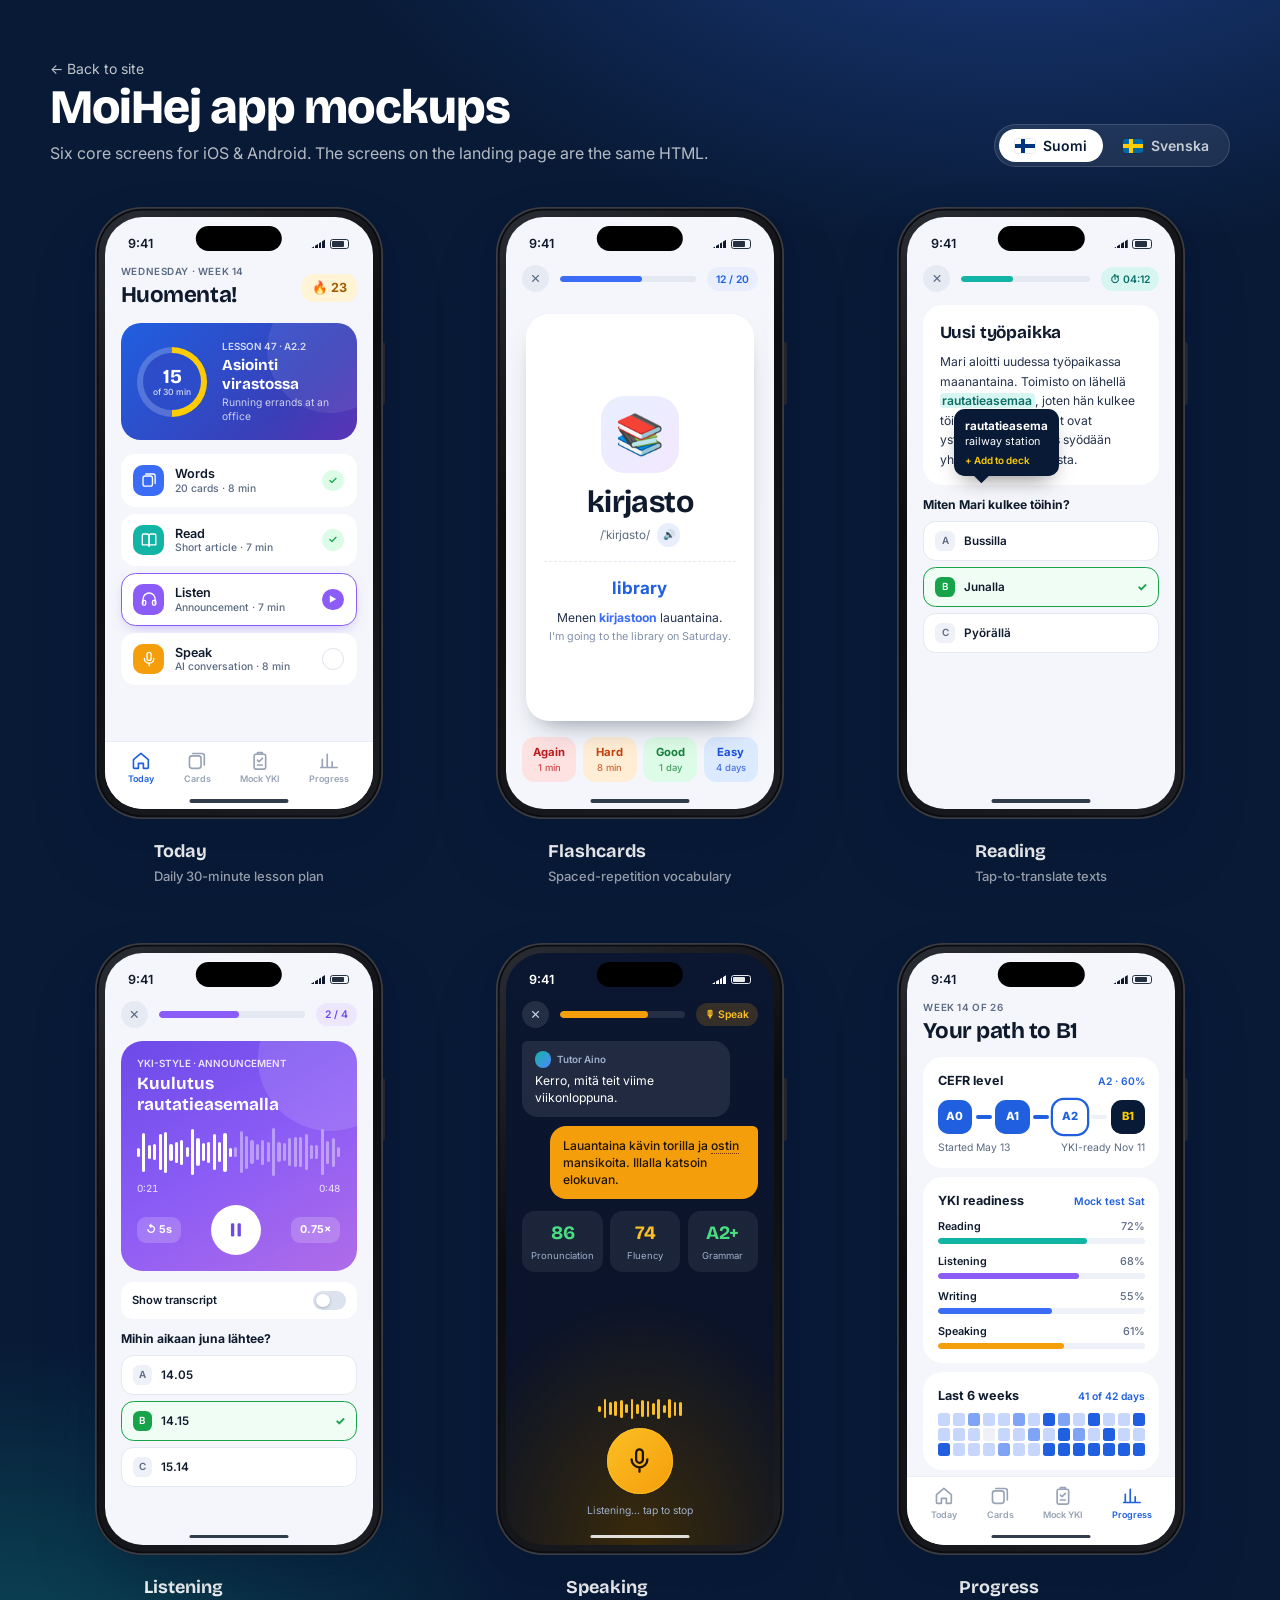
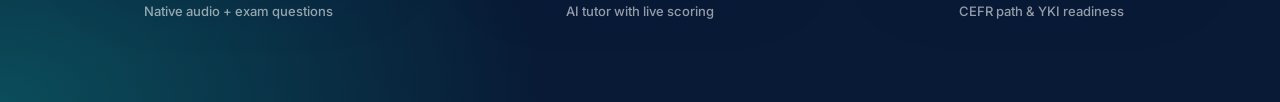
==== commit e6cf380c: "Rename app from Polku to MoiHej New two-bubble logo mark (white = Finnish, yellow = Swedish) and Moi" ====
--- a/mockups.html
+++ b/mockups.html
@@ -3,13 +3,13 @@
 <head>
   <meta charset="utf-8">
   <meta name="viewport" content="width=device-width, initial-scale=1">
-  <title>Polku — App Mockups</title>
+  <title>MoiHej — App Mockups</title>
   <meta name="robots" content="noindex">
   <link rel="icon" href="assets/favicon.svg" type="image/svg+xml">
   <link rel="preconnect" href="https://fonts.googleapis.com">
   <link rel="preconnect" href="https://fonts.gstatic.com" crossorigin>
   <link href="https://fonts.googleapis.com/css2?family=Bricolage+Grotesque:opsz,wght@12..96,600;12..96,700;12..96,800&family=Inter:wght@400;500;600;700&display=swap" rel="stylesheet">
-  <link rel="stylesheet" href="assets/styles.css?v=202611122002">
+  <link rel="stylesheet" href="assets/styles.css?v=2026111220232">
   <style>
     body { background: radial-gradient(1200px 700px at 80% -10%, #1d3f86, transparent 60%), radial-gradient(900px 600px at 0% 100%, #0b4d5a, transparent 60%), #081a36; color: #fff; min-height: 100vh; }
     .board-head { display: flex; justify-content: space-between; align-items: end; gap: 24px; flex-wrap: wrap; padding: 56px 0 40px; }
@@ -30,7 +30,7 @@
     <div class="board-head">
       <div>
         <a class="back" href="index.html">← Back to site</a>
-        <h1>Polku app mockups</h1>
+        <h1>MoiHej app mockups</h1>
         <p>Six core screens for iOS &amp; Android. The screens on the landing page are the same HTML.</p>
       </div>
       <div class="lang-toggle" role="group" aria-label="Choose language" style="margin:0">
@@ -69,7 +69,7 @@
         board.appendChild(fig);
       });
       var s = document.createElement("script");
-      s.src = "assets/app.js?v=202611122002";
+      s.src = "assets/app.js?v=2026111220232";
       document.body.appendChild(s);
     }).catch(function () {
       document.getElementById("board").innerHTML = "<p>Open this page through a web server (e.g. GitHub Pages or <code>python3 -m http.server</code>) to load the screens.</p>";
--- a/assets/styles.css
+++ b/assets/styles.css
@@ -1,5 +1,5 @@
 /* ==========================================================================
-   Polku — YKI prep landing page
+   MoiHej — YKI prep landing page
    ========================================================================== */
 
 :root {
@@ -84,6 +84,8 @@
 .nav .container { display: flex; align-items: center; justify-content: space-between; height: 68px; }
 .logo { display: flex; align-items: center; gap: 10px; color: #fff; font-family: var(--font-display); font-weight: 700; font-size: 22px; letter-spacing: -.02em; }
 .logo-mark { width: 34px; height: 34px; }
+.logo-hej { color: var(--yellow); }
+footer .logo-hej { color: var(--blue); }
 .nav-links { display: flex; gap: 30px; color: rgba(255, 255, 255, .78); font-size: 15px; }
 .nav-links a:hover { color: #fff; }
 
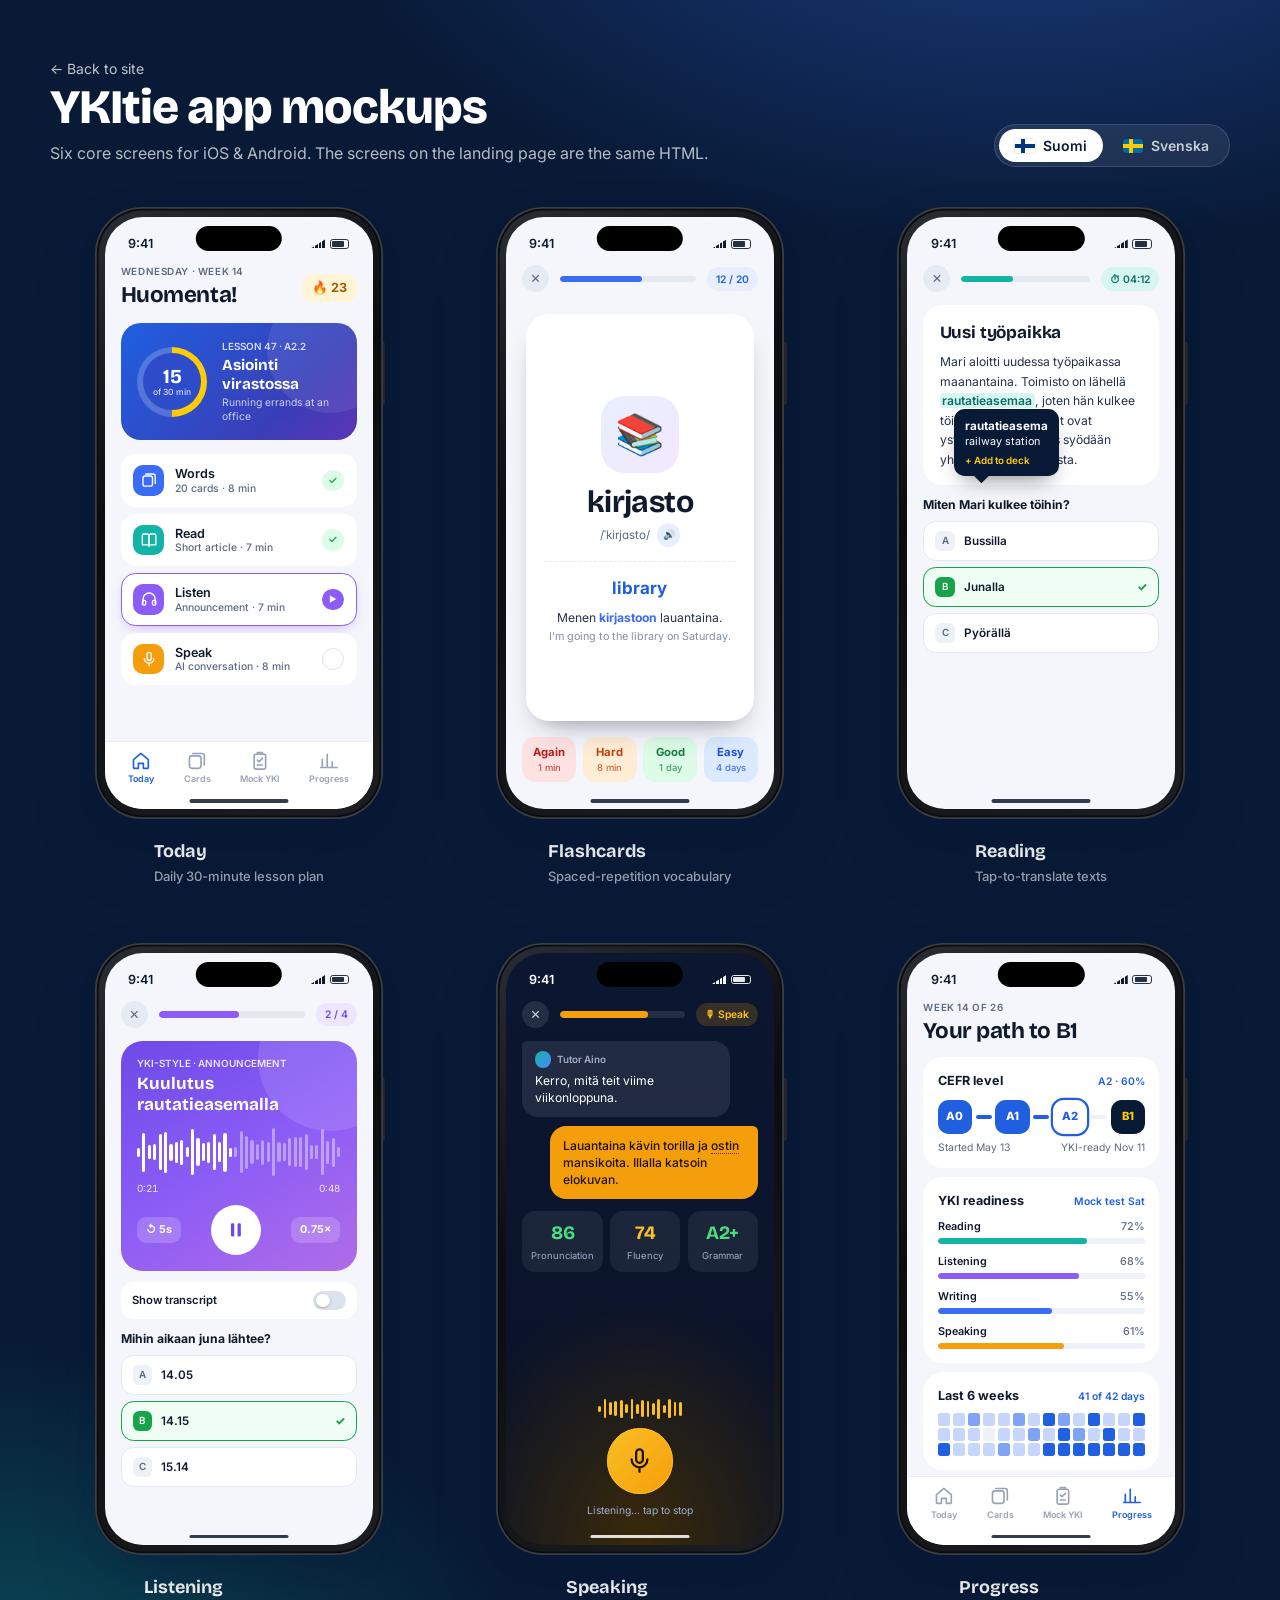
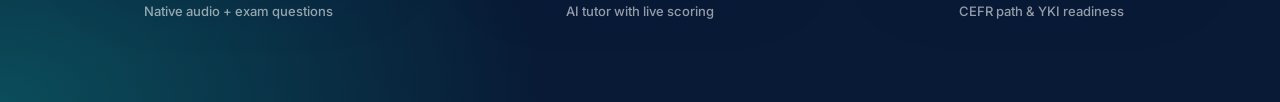
==== commit d1856d0b: "Rename app from MoiHej to YKItie (ykitie.app) Road-to-B1 logo mark, YKItie wordmark, favicon, copy, " ====
--- a/mockups.html
+++ b/mockups.html
@@ -3,13 +3,13 @@
 <head>
   <meta charset="utf-8">
   <meta name="viewport" content="width=device-width, initial-scale=1">
-  <title>MoiHej — App Mockups</title>
+  <title>YKItie — App Mockups</title>
   <meta name="robots" content="noindex">
   <link rel="icon" href="assets/favicon.svg" type="image/svg+xml">
   <link rel="preconnect" href="https://fonts.googleapis.com">
   <link rel="preconnect" href="https://fonts.gstatic.com" crossorigin>
   <link href="https://fonts.googleapis.com/css2?family=Bricolage+Grotesque:opsz,wght@12..96,600;12..96,700;12..96,800&family=Inter:wght@400;500;600;700&display=swap" rel="stylesheet">
-  <link rel="stylesheet" href="assets/styles.css?v=2026111220232">
+  <link rel="stylesheet" href="assets/styles.css?v=2026111220284">
   <style>
     body { background: radial-gradient(1200px 700px at 80% -10%, #1d3f86, transparent 60%), radial-gradient(900px 600px at 0% 100%, #0b4d5a, transparent 60%), #081a36; color: #fff; min-height: 100vh; }
     .board-head { display: flex; justify-content: space-between; align-items: end; gap: 24px; flex-wrap: wrap; padding: 56px 0 40px; }
@@ -30,7 +30,7 @@
     <div class="board-head">
       <div>
         <a class="back" href="index.html">← Back to site</a>
-        <h1>MoiHej app mockups</h1>
+        <h1>YKItie app mockups</h1>
         <p>Six core screens for iOS &amp; Android. The screens on the landing page are the same HTML.</p>
       </div>
       <div class="lang-toggle" role="group" aria-label="Choose language" style="margin:0">
@@ -69,7 +69,7 @@
         board.appendChild(fig);
       });
       var s = document.createElement("script");
-      s.src = "assets/app.js?v=2026111220232";
+      s.src = "assets/app.js?v=2026111220284";
       document.body.appendChild(s);
     }).catch(function () {
       document.getElementById("board").innerHTML = "<p>Open this page through a web server (e.g. GitHub Pages or <code>python3 -m http.server</code>) to load the screens.</p>";
--- a/assets/styles.css
+++ b/assets/styles.css
@@ -1,5 +1,5 @@
 /* ==========================================================================
-   MoiHej — YKI prep landing page
+   YKItie — YKI prep landing page
    ========================================================================== */
 
 :root {
@@ -84,8 +84,8 @@
 .nav .container { display: flex; align-items: center; justify-content: space-between; height: 68px; }
 .logo { display: flex; align-items: center; gap: 10px; color: #fff; font-family: var(--font-display); font-weight: 700; font-size: 22px; letter-spacing: -.02em; }
 .logo-mark { width: 34px; height: 34px; }
-.logo-hej { color: var(--yellow); }
-footer .logo-hej { color: var(--blue); }
+.logo-accent { color: var(--yellow); }
+footer .logo-accent { color: var(--blue); }
 .nav-links { display: flex; gap: 30px; color: rgba(255, 255, 255, .78); font-size: 15px; }
 .nav-links a:hover { color: #fff; }
 
